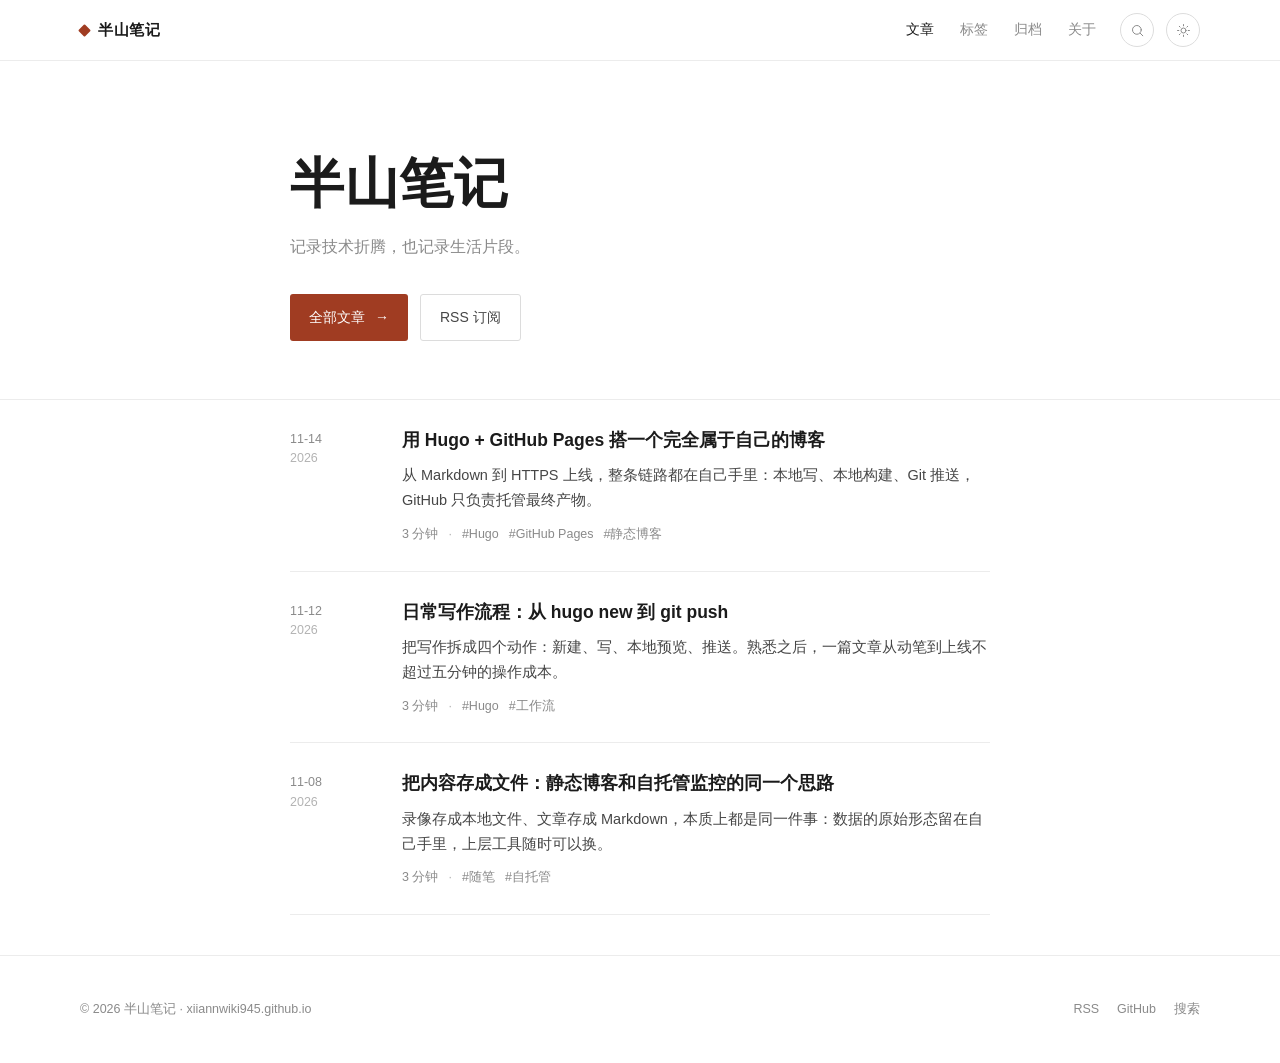
==== index.html @ 0517a9e3 "fix: 补回 index.html 首页" ====
<!DOCTYPE html>
<html lang="zh-CN" data-theme="light">
<head>
<meta charset="utf-8">
<meta name="viewport" content="width=device-width, initial-scale=1">
<title>半山笔记</title>
<meta name="description" content="记录技术折腾，也记录生活片段。一个用 Hugo 和 GitHub Pages 搭起来的静态博客。">
<link rel="stylesheet" href="assets/style.css">
<link rel="canonical" href="https://xiiannwiki945.github.io/">
<meta property="og:type" content="website">
<meta property="og:site_name" content="半山笔记">
<meta property="og:title" content="半山笔记">
<meta property="og:description" content="记录技术折腾，也记录生活片段。一个用 Hugo 和 GitHub Pages 搭起来的静态博客。">
<meta property="og:url" content="https://xiiannwiki945.github.io/">
<meta name="twitter:card" content="summary">
<link rel="alternate" type="application/rss+xml" title="半山笔记" href="feed.xml">
<script>(function(){try{var t=localStorage.getItem("banshan-theme");if(t!=="dark"&&t!=="light"){t=window.matchMedia&&window.matchMedia("(prefers-color-scheme: dark)").matches?"dark":"light";}document.documentElement.setAttribute("data-theme",t);}catch(e){}})();</script>
</head>
<body>
<header class="site-header">
  <div class="wrap site-header__inner">
    <a class="brand serif" href="index.html"><span class="brand-mark" aria-hidden="true"></span>半山笔记</a>
    <nav class="nav" aria-label="主导航">
      <a href="index.html" aria-current="page">文章</a>
      <a href="tags.html">标签</a>
      <a href="archive.html">归档</a>
      <a href="about.html">关于</a>
    </nav>
    <div class="nav-tools">
      <a class="icon-btn" href="search.html" aria-label="搜索">
        <svg viewBox="0 0 24 24" fill="none" stroke="currentColor" stroke-width="1.6" stroke-linecap="round" aria-hidden="true"><circle cx="11" cy="11" r="7"></circle><path d="m16.5 16.5 4 4"></path></svg>
      </a>
      <button class="icon-btn" type="button" data-theme-toggle aria-label="切换主题">
        <svg class="icon-moon" viewBox="0 0 24 24" fill="none" stroke="currentColor" stroke-width="1.6" stroke-linecap="round" stroke-linejoin="round" aria-hidden="true"><path d="M20 14.5A8.5 8.5 0 1 1 9.5 4a7 7 0 0 0 10.5 10.5Z"></path></svg>
        <svg class="icon-sun" viewBox="0 0 24 24" fill="none" stroke="currentColor" stroke-width="1.6" stroke-linecap="round" stroke-linejoin="round" aria-hidden="true"><circle cx="12" cy="12" r="4"></circle><path d="M12 2.5v2M12 19.5v2M2.5 12h2M19.5 12h2M5.2 5.2l1.4 1.4M17.4 17.4l1.4 1.4M18.8 5.2l-1.4 1.4M6.6 17.4l-1.4 1.4"></path></svg>
      </button>
    </div>
  </div>
</header>

<main>
  <div class="wrap-narrow">
    <section class="hero">
      <h1 class="serif">半山笔记</h1>
      <p>记录技术折腾，也记录生活片段。</p>
      <div class="hero-actions">
        <a class="btn btn-primary" href="archive.html">全部文章 <span aria-hidden="true">→</span></a>
        <a class="btn btn-ghost" href="feed.xml">RSS 订阅</a>
      </div>
    </section>
  </div>

  <div class="bleed-rule"></div>

  <div class="wrap-narrow">
    <section class="post-list" aria-label="文章列表">
      <article class="post-item">
        <div class="post-date"><span>11-14</span><span class="year">2026</span></div>
        <div>
          <h2><a href="hugo-github-pages.html">用 Hugo + GitHub Pages 搭一个完全属于自己的博客</a></h2>
          <p class="excerpt">从 Markdown 到 HTTPS 上线，整条链路都在自己手里：本地写、本地构建、Git 推送，GitHub 只负责托管最终产物。</p>
          <div class="meta-line">
            <span>3 分钟</span>
            <span class="meta-sep">·</span>
            <span>#Hugo</span>
            <span>#GitHub Pages</span>
            <span>#静态博客</span>
          </div>
        </div>
      </article>

      <article class="post-item">
        <div class="post-date"><span>11-12</span><span class="year">2026</span></div>
        <div>
          <h2><a href="writing-workflow.html">日常写作流程：从 hugo new 到 git push</a></h2>
          <p class="excerpt">把写作拆成四个动作：新建、写、本地预览、推送。熟悉之后，一篇文章从动笔到上线不超过五分钟的操作成本。</p>
          <div class="meta-line">
            <span>3 分钟</span>
            <span class="meta-sep">·</span>
            <span>#Hugo</span>
            <span>#工作流</span>
          </div>
        </div>
      </article>

      <article class="post-item">
        <div class="post-date"><span>11-08</span><span class="year">2026</span></div>
        <div>
          <h2><a href="content-as-files.html">把内容存成文件：静态博客和自托管监控的同一个思路</a></h2>
          <p class="excerpt">录像存成本地文件、文章存成 Markdown，本质上都是同一件事：数据的原始形态留在自己手里，上层工具随时可以换。</p>
          <div class="meta-line">
            <span>3 分钟</span>
            <span class="meta-sep">·</span>
            <span>#随笔</span>
            <span>#自托管</span>
          </div>
        </div>
      </article>
    </section>
  </div>
</main>

<footer class="site-footer">
  <div class="wrap site-footer__inner">
    <p>© 2026 半山笔记 · xiiannwiki945.github.io</p>
    <div class="footer-links">
      <a href="feed.xml">RSS</a>
      <a href="https://github.com/xiiannwiki945" rel="noopener">GitHub</a>
      <a href="search.html">搜索</a>
    </div>
  </div>
</footer>

<script src="assets/app.js" defer></script>
</body>
</html>
---- assets/style.css ----
/* 半山笔记 — 站点样式 */

:root {
  --bg: #ffffff;
  --text: #1b1b1b;
  --text-soft: #464646;
  --muted: #8a8a8a;
  --muted-soft: #b3b3b3;
  --border: #ececec;
  --border-strong: #dcdcdc;
  --accent: #a03c22;
  --accent-hover: #86301a;
  --mark-bg: #fbeee9;
  --code-bg: #121314;
  --code-head: #1c1d1f;
  --code-text: #e6e6e6;
  --panel: #f6f6f4;
  --callout-bg: #f2f7f2;
  --callout-border: #7e9f7e;
  --shadow: 0 1px 2px rgba(0, 0, 0, 0.04);
}

html[data-theme="dark"] {
  --bg: #111111;
  --text: #e9e7e4;
  --text-soft: #bdbab5;
  --muted: #87847f;
  --muted-soft: #605d59;
  --border: #262523;
  --border-strong: #34322f;
  --accent: #c25c3a;
  --accent-hover: #d5704c;
  --mark-bg: #2a1a13;
  --code-bg: #0a0a0b;
  --code-head: #161617;
  --code-text: #e2e0dc;
  --panel: #1a1a19;
  --callout-bg: #17201a;
  --callout-border: #4d6b52;
  --shadow: none;
}

*,
*::before,
*::after {
  box-sizing: border-box;
}

html {
  -webkit-text-size-adjust: 100%;
  scroll-behavior: smooth;
}

@media (prefers-reduced-motion: reduce) {
  html {
    scroll-behavior: auto;
  }
}

body {
  margin: 0;
  background: var(--bg);
  color: var(--text);
  font-family: -apple-system, BlinkMacSystemFont, "Segoe UI", "PingFang SC",
    "Hiragino Sans GB", "Microsoft YaHei", "Noto Sans SC", sans-serif;
  font-size: 16px;
  line-height: 1.75;
  -webkit-font-smoothing: antialiased;
  transition: background-color 0.2s ease, color 0.2s ease;
}

.serif {
  font-family: "Songti SC", "STSong", "Noto Serif CJK SC", "Source Han Serif SC",
    "Noto Serif SC", Georgia, "Times New Roman", serif;
}

a {
  color: inherit;
  text-decoration: none;
}

img {
  max-width: 100%;
  height: auto;
}

button {
  font: inherit;
  color: inherit;
  background: none;
  border: none;
  cursor: pointer;
}

.wrap {
  width: min(1120px, calc(100% - 48px));
  margin: 0 auto;
}

.wrap-narrow {
  width: min(700px, calc(100% - 48px));
  margin: 0 auto;
}

/* ---------- 顶栏 ---------- */

.site-header {
  position: sticky;
  top: 0;
  z-index: 20;
  background: var(--bg);
  background: color-mix(in srgb, var(--bg) 88%, transparent);
  backdrop-filter: saturate(180%) blur(12px);
  border-bottom: 1px solid var(--border);
}

.site-header__inner {
  display: flex;
  align-items: center;
  justify-content: space-between;
  gap: 24px;
  height: 60px;
}

.brand {
  display: inline-flex;
  align-items: center;
  gap: 9px;
  font-size: 15px;
  font-weight: 700;
  letter-spacing: 0.04em;
  white-space: nowrap;
}

.brand-mark {
  width: 9px;
  height: 9px;
  background: var(--accent);
  transform: rotate(45deg);
  border-radius: 1px;
  flex: none;
}

.nav {
  display: flex;
  align-items: center;
  margin-left: auto;
  gap: 26px;
  font-size: 13.5px;
  color: var(--muted);
}

.nav a {
  padding: 6px 0;
  transition: color 0.15s ease;
}

.nav a:hover,
.nav a[aria-current="page"] {
  color: var(--text);
}

.nav a.is-accent {
  color: var(--accent);
}

.nav-tools {
  display: flex;
  align-items: center;
  gap: 12px;
}

.icon-btn {
  display: grid;
  place-items: center;
  width: 34px;
  height: 34px;
  border-radius: 50%;
  border: 1px solid var(--border-strong);
  color: var(--muted);
  transition: color 0.15s ease, border-color 0.15s ease;
}

.icon-btn:hover {
  color: var(--text);
  border-color: var(--muted);
}

.icon-btn svg {
  width: 15px;
  height: 15px;
}

html[data-theme="dark"] .icon-sun,
html:not([data-theme="dark"]) .icon-moon {
  display: none;
}

/* ---------- 首页 ---------- */

.hero {
  padding: 92px 0 58px;
}

.hero h1 {
  margin: 0;
  font-size: clamp(36px, 5.2vw, 54px);
  font-weight: 700;
  line-height: 1.15;
  letter-spacing: 0.01em;
}

.hero p {
  margin: 18px 0 0;
  color: var(--muted);
  font-size: 15.5px;
}

.hero-actions {
  display: flex;
  flex-wrap: wrap;
  gap: 12px;
  margin-top: 34px;
}

.btn {
  display: inline-flex;
  align-items: center;
  gap: 10px;
  min-height: 44px;
  padding: 10px 19px;
  border-radius: 3px;
  font-size: 14px;
  transition: background-color 0.15s ease, border-color 0.15s ease,
    color 0.15s ease;
}

.btn-primary {
  background: var(--accent);
  color: #fff;
  font-weight: 500;
}

.btn-primary:hover {
  background: var(--accent-hover);
}

.btn-ghost {
  border: 1px solid var(--border-strong);
  color: var(--text-soft);
}

.btn-ghost:hover {
  border-color: var(--muted);
  color: var(--text);
}

.bleed-rule {
  border-top: 1px solid var(--border);
}

.post-list {
  padding-bottom: 40px;
}

.post-item {
  display: grid;
  grid-template-columns: 86px minmax(0, 1fr);
  gap: 26px;
  padding: 27px 0 25px;
  border-bottom: 1px solid var(--border);
}

.post-date {
  font-size: 12.5px;
  line-height: 1.55;
  color: var(--muted);
  font-variant-numeric: tabular-nums;
  padding-top: 3px;
}

.post-date span {
  display: block;
}

.post-date .year {
  color: var(--muted-soft);
}

.post-item h2 {
  margin: 0;
  font-size: 17.5px;
  font-weight: 700;
  line-height: 1.55;
}

.post-item h2 a {
  transition: color 0.15s ease;
}

.post-item h2 a:hover {
  color: var(--accent);
}

.post-item .excerpt {
  margin: 9px 0 0;
  font-size: 14.5px;
  line-height: 1.72;
  color: var(--text-soft);
}

.post-item .meta-line {
  display: flex;
  flex-wrap: wrap;
  gap: 10px;
  margin-top: 11px;
  font-size: 12.5px;
  color: var(--muted);
}

.meta-sep {
  color: var(--muted-soft);
}

/* ---------- 文章页 ---------- */

.post-layout {
  max-width: 1000px;
  margin: 0 auto;
  display: grid;
  grid-template-columns: minmax(0, 1fr) 226px;
  gap: 76px;
  padding: 68px 0 104px;
}

.post-header h1 {
  margin: 0;
  font-size: clamp(27px, 3.3vw, 37px);
  font-weight: 700;
  line-height: 1.4;
  letter-spacing: 0.005em;
}

.post-header .meta-line {
  display: flex;
  flex-wrap: wrap;
  gap: 10px;
  margin-top: 20px;
  font-size: 12.5px;
  color: var(--muted);
}

.prose {
  margin-top: 34px;
  font-size: 15.5px;
  line-height: 1.95;
  color: var(--text-soft);
}

.prose > p {
  margin: 18px 0 0;
}

.prose > p:first-child {
  margin-top: 0;
}

.prose h2 {
  position: relative;
  scroll-margin-top: 84px;
  margin: 46px 0 14px;
  padding-left: 14px;
  font-size: 21px;
  font-weight: 700;
  line-height: 1.5;
  color: var(--text);
}

.prose h2::before {
  content: "";
  position: absolute;
  left: 0;
  top: 0.25em;
  bottom: 0.25em;
  width: 3px;
  border-radius: 2px;
  background: var(--accent);
}

.prose h3 {
  margin: 30px 0 10px;
  font-size: 16.5px;
  font-weight: 700;
  color: var(--text);
}

.prose ul,
.prose ol {
  margin: 16px 0 0;
  padding-left: 21px;
}

.prose li {
  margin: 7px 0;
}

.prose li::marker {
  color: var(--muted-soft);
}

.prose strong {
  color: var(--text);
  font-weight: 600;
}

.prose code {
  padding: 2px 5px;
  border-radius: 3px;
  background: var(--panel);
  border: 1px solid var(--border);
  font-family: ui-monospace, SFMono-Regular, Menlo, Consolas, "Liberation Mono",
    monospace;
  font-size: 0.88em;
  color: var(--text);
  word-break: break-word;
}

.code-block {
  margin: 22px 0 0;
  border-radius: 4px;
  overflow: hidden;
  background: var(--code-bg);
}

.code-block__head {
  display: flex;
  align-items: center;
  justify-content: space-between;
  padding: 8px 16px;
  font-size: 11.5px;
  letter-spacing: 0.04em;
  color: #8e8e8e;
  background: var(--code-head);
  border-bottom: 1px solid rgba(255, 255, 255, 0.06);
}

.code-block pre {
  margin: 0;
  padding: 16px;
  overflow-x: auto;
  color: var(--code-text);
  font-family: ui-monospace, SFMono-Regular, Menlo, Consolas, "Liberation Mono",
    monospace;
  font-size: 13px;
  line-height: 1.72;
}

.code-block pre code {
  padding: 0;
  border: none;
  background: none;
  color: inherit;
  font-size: inherit;
}

.code-prompt {
  color: #6f9e6f;
}

.callout {
  margin: 24px 0 0;
  padding: 15px 18px;
  border-left: 3px solid var(--callout-border);
  border-radius: 2px;
  background: var(--callout-bg);
  font-size: 14.5px;
  line-height: 1.8;
}

.callout p {
  margin: 0;
}

.callout strong {
  color: var(--text);
}

.table-wrap {
  margin: 22px 0 0;
  overflow-x: auto;
}

.prose table {
  width: 100%;
  border-collapse: collapse;
  font-size: 14px;
  line-height: 1.7;
}

.prose th,
.prose td {
  padding: 9px 14px;
  border: 1px solid var(--border);
  text-align: left;
  vertical-align: top;
}

.prose th {
  background: var(--panel);
  color: var(--text);
  font-weight: 600;
}

.prose td {
  color: var(--text-soft);
}

.toc {
  position: sticky;
  top: 92px;
  align-self: start;
  font-size: 12.5px;
  line-height: 1.6;
}

.toc__title {
  margin: 0 0 10px;
  font-size: 12.5px;
  font-weight: 400;
  color: var(--muted);
}

.toc a {
  display: block;
  padding: 4px 0 4px 10px;
  margin-left: -10px;
  border-left: 2px solid transparent;
  color: var(--muted);
  transition: color 0.15s ease, border-color 0.15s ease;
}

.toc a:hover {
  color: var(--text-soft);
}

.toc a.is-active {
  color: var(--accent);
  border-left-color: var(--accent);
}

.post-foot {
  margin-top: 52px;
  padding-top: 24px;
  border-top: 1px solid var(--border);
  display: flex;
  flex-wrap: wrap;
  gap: 10px;
  font-size: 13px;
  color: var(--muted);
}

.post-foot a:hover {
  color: var(--accent);
}

/* ---------- 页面通用标题 ---------- */

.page {
  padding: 68px 0 96px;
}

.page-head h1 {
  margin: 0;
  font-size: clamp(26px, 3.2vw, 33px);
  font-weight: 700;
  line-height: 1.4;
}

.page-head p {
  margin: 14px 0 0;
  color: var(--muted);
  font-size: 14.5px;
}

/* ---------- 搜索 ---------- */

.search-field {
  position: relative;
  margin: 26px 0 0;
}

.search-field__icon {
  position: absolute;
  left: 14px;
  top: 50%;
  transform: translateY(-50%);
  color: var(--muted);
  display: grid;
  place-items: center;
  pointer-events: none;
}

.search-field__icon svg {
  width: 15px;
  height: 15px;
}

.search-field input {
  width: 100%;
  min-height: 46px;
  padding: 11px 44px;
  border: 1px solid var(--border-strong);
  border-radius: 3px;
  background: var(--bg);
  color: var(--text);
  font-family: inherit;
  font-size: 14.5px;
  transition: border-color 0.15s ease, box-shadow 0.15s ease;
  -webkit-appearance: none;
  appearance: none;
}

.search-field input::-webkit-search-cancel-button,
.search-field input::-webkit-search-decoration {
  -webkit-appearance: none;
  appearance: none;
}

.search-field input::placeholder {
  color: var(--muted-soft);
}

.search-field input:focus {
  outline: none;
  border-color: var(--accent);
  box-shadow: 0 0 0 3px color-mix(in srgb, var(--accent) 10%, transparent);
}

.search-clear {
  position: absolute;
  right: 12px;
  top: 50%;
  transform: translateY(-50%);
  width: 24px;
  height: 24px;
  display: none;
  place-items: center;
  color: var(--muted);
  border-radius: 50%;
}

.search-clear.is-visible {
  display: grid;
}

.search-clear:hover {
  color: var(--text);
}

.result-count {
  margin: 18px 0 2px;
  font-size: 12.5px;
  color: var(--muted);
}

.result {
  padding: 24px 0 22px;
  border-bottom: 1px solid var(--border);
}

.result h2 {
  margin: 0;
  font-size: 16.5px;
  font-weight: 700;
  line-height: 1.6;
}

.result h2 a:hover {
  color: var(--accent);
}

.result .snippet {
  margin: 9px 0 0;
  font-size: 14px;
  line-height: 1.78;
  color: var(--text-soft);
}

.result .meta-line {
  display: flex;
  flex-wrap: wrap;
  gap: 10px;
  margin-top: 10px;
  font-size: 12.5px;
  color: var(--muted);
}

mark {
  padding: 0 1px;
  border-radius: 2px;
  background: var(--mark-bg);
  color: var(--accent);
}

.empty {
  padding: 40px 0;
  color: var(--muted);
  font-size: 14.5px;
}

/* ---------- 标签 / 归档 / 关于 ---------- */

.tag-grid {
  display: flex;
  flex-wrap: wrap;
  gap: 10px;
  margin-top: 28px;
}

.tag-chip {
  display: inline-flex;
  align-items: baseline;
  gap: 7px;
  min-height: 40px;
  padding: 9px 15px;
  border: 1px solid var(--border);
  border-radius: 3px;
  font-size: 14px;
  color: var(--text-soft);
  transition: border-color 0.15s ease, color 0.15s ease;
}

.tag-chip:hover {
  border-color: var(--muted);
  color: var(--accent);
}

.tag-chip .count {
  font-size: 12px;
  color: var(--muted);
}

.archive-year {
  margin: 44px 0 0;
  font-size: 13px;
  font-weight: 400;
  color: var(--muted);
  letter-spacing: 0.06em;
}

.archive-year:first-of-type {
  margin-top: 34px;
}

.archive-item {
  display: grid;
  grid-template-columns: 74px minmax(0, 1fr) auto;
  gap: 18px;
  align-items: baseline;
  padding: 15px 0;
  border-bottom: 1px solid var(--border);
  font-size: 14.5px;
}

.archive-item time {
  color: var(--muted);
  font-size: 12.5px;
  font-variant-numeric: tabular-nums;
}

.archive-item a:hover {
  color: var(--accent);
}

.archive-item .tag-mini {
  font-size: 12.5px;
  color: var(--muted);
}

.about-block {
  margin-top: 34px;
  font-size: 15.5px;
  line-height: 1.95;
  color: var(--text-soft);
}

.about-block p {
  margin: 0 0 18px;
}

.about-list {
  margin: 0;
  padding-left: 20px;
  font-size: 14.5px;
  line-height: 1.9;
  color: var(--text-soft);
}

.about-list li::marker {
  color: var(--muted-soft);
}

/* ---------- 页脚 ---------- */

.site-footer {
  border-top: 1px solid var(--border);
  padding: 30px 0;
  font-size: 12.5px;
  color: var(--muted);
}

.site-footer__inner {
  display: flex;
  flex-wrap: wrap;
  gap: 12px 24px;
  justify-content: space-between;
  align-items: center;
}

.site-footer a:hover {
  color: var(--accent);
}

.footer-links {
  display: flex;
  gap: 18px;
}

/* ---------- 响应式 ---------- */

@media (max-width: 1024px) {
  .post-layout {
    grid-template-columns: minmax(0, 1fr);
    gap: 40px;
    padding: 56px 0 80px;
  }

  .toc {
    position: static;
    order: -1;
    padding-bottom: 20px;
    border-bottom: 1px solid var(--border);
  }
}

@media (max-width: 760px) {
  .wrap,
  .wrap-narrow {
    width: calc(100% - 40px);
  }

  .hero {
    padding: 46px 0 34px;
  }

  .hero p {
    font-size: 14.5px;
  }

  .hero-actions {
    margin-top: 26px;
  }

  .nav {
    gap: 15px;
    font-size: 12.5px;
  }

  .nav-tools {
    gap: 8px;
  }

  .icon-btn {
    width: 30px;
    height: 30px;
  }

  .post-item {
    grid-template-columns: minmax(0, 1fr);
    gap: 8px;
    padding: 22px 0;
  }

  .post-date {
    display: flex;
    gap: 6px;
    padding-top: 0;
  }

  .post-date span {
    display: inline;
  }

  .post-item h2 {
    font-size: 16.5px;
  }

  .post-item .excerpt {
    font-size: 14px;
  }

  .post-header h1 {
    font-size: 26px;
  }

  .prose {
    font-size: 15px;
    line-height: 1.9;
  }

  .prose h2 {
    font-size: 19px;
    margin-top: 38px;
  }

  .page {
    padding: 44px 0 64px;
  }

  .archive-item {
    grid-template-columns: 62px minmax(0, 1fr);
    gap: 12px;
  }

  .archive-item .tag-mini {
    display: none;
  }

  .site-footer__inner {
    flex-direction: column;
    align-items: flex-start;
    gap: 10px;
  }
}

@media (prefers-reduced-motion: reduce) {
  * {
    transition: none !important;
    animation: none !important;
  }
}

.sr-only {
  position: absolute;
  width: 1px;
  height: 1px;
  padding: 0;
  margin: -1px;
  overflow: hidden;
  clip: rect(0 0 0 0);
  white-space: nowrap;
  border: 0;
}
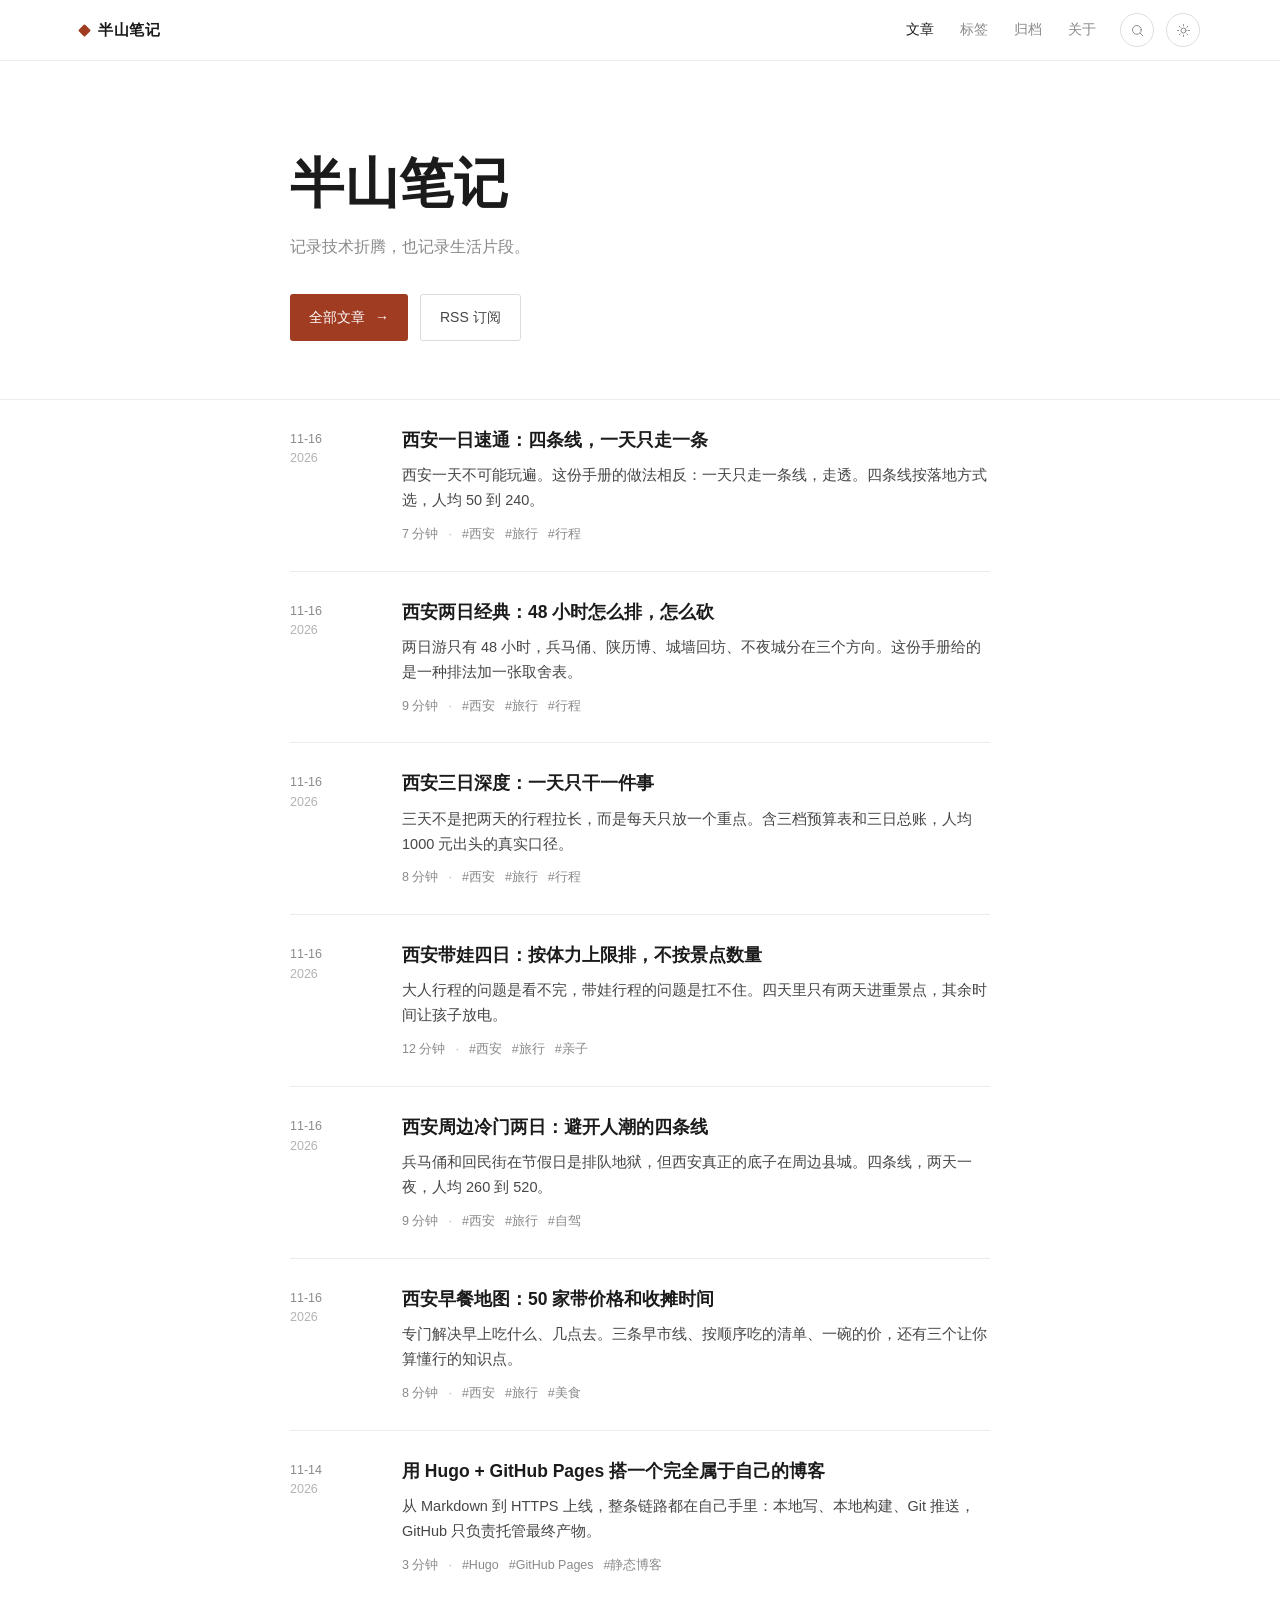
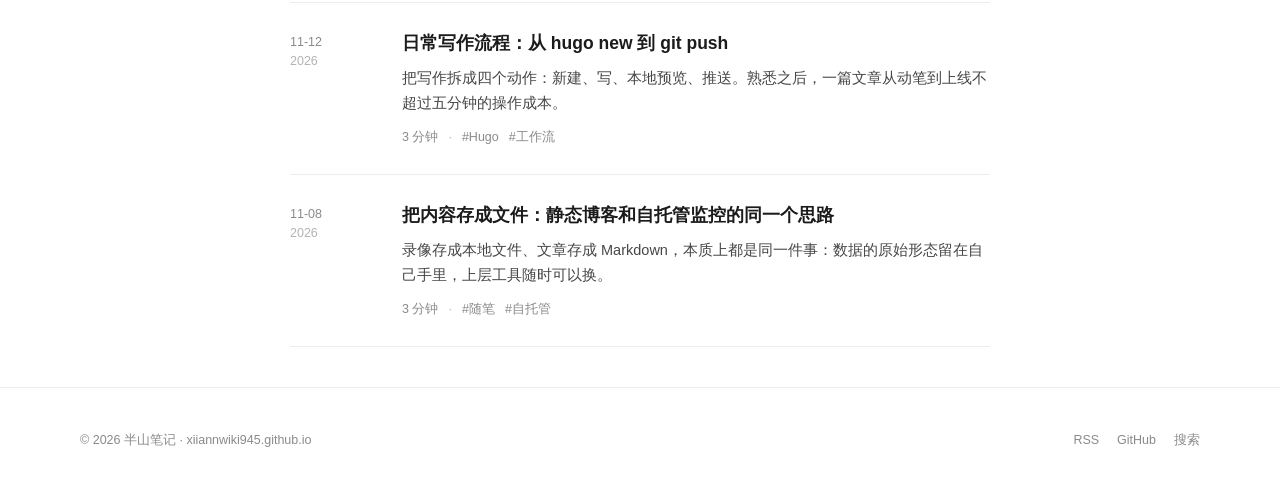
==== commit f13df607: "post: 西安手册系列六篇（一日/两日/三日/带娃/周边/早餐）" ====
--- a/index.html
+++ b/index.html
@@ -55,6 +55,96 @@
   <div class="wrap-narrow">
     <section class="post-list" aria-label="文章列表">
       <article class="post-item">
+        <div class="post-date"><span>11-16</span><span class="year">2026</span></div>
+        <div>
+          <h2><a href="xian-one-day.html">西安一日速通：四条线，一天只走一条</a></h2>
+          <p class="excerpt">西安一天不可能玩遍。这份手册的做法相反：一天只走一条线，走透。四条线按落地方式选，人均 50 到 240。</p>
+          <div class="meta-line">
+            <span>7 分钟</span>
+            <span class="meta-sep">·</span>
+            <span>#西安</span>
+            <span>#旅行</span>
+            <span>#行程</span>
+          </div>
+        </div>
+      </article>
+
+      <article class="post-item">
+        <div class="post-date"><span>11-16</span><span class="year">2026</span></div>
+        <div>
+          <h2><a href="xian-two-days.html">西安两日经典：48 小时怎么排，怎么砍</a></h2>
+          <p class="excerpt">两日游只有 48 小时，兵马俑、陕历博、城墙回坊、不夜城分在三个方向。这份手册给的是一种排法加一张取舍表。</p>
+          <div class="meta-line">
+            <span>9 分钟</span>
+            <span class="meta-sep">·</span>
+            <span>#西安</span>
+            <span>#旅行</span>
+            <span>#行程</span>
+          </div>
+        </div>
+      </article>
+
+      <article class="post-item">
+        <div class="post-date"><span>11-16</span><span class="year">2026</span></div>
+        <div>
+          <h2><a href="xian-three-days.html">西安三日深度：一天只干一件事</a></h2>
+          <p class="excerpt">三天不是把两天的行程拉长，而是每天只放一个重点。含三档预算表和三日总账，人均 1000 元出头的真实口径。</p>
+          <div class="meta-line">
+            <span>8 分钟</span>
+            <span class="meta-sep">·</span>
+            <span>#西安</span>
+            <span>#旅行</span>
+            <span>#行程</span>
+          </div>
+        </div>
+      </article>
+
+      <article class="post-item">
+        <div class="post-date"><span>11-16</span><span class="year">2026</span></div>
+        <div>
+          <h2><a href="xian-with-kids.html">西安带娃四日：按体力上限排，不按景点数量</a></h2>
+          <p class="excerpt">大人行程的问题是看不完，带娃行程的问题是扛不住。四天里只有两天进重景点，其余时间让孩子放电。</p>
+          <div class="meta-line">
+            <span>12 分钟</span>
+            <span class="meta-sep">·</span>
+            <span>#西安</span>
+            <span>#旅行</span>
+            <span>#亲子</span>
+          </div>
+        </div>
+      </article>
+
+      <article class="post-item">
+        <div class="post-date"><span>11-16</span><span class="year">2026</span></div>
+        <div>
+          <h2><a href="xian-around.html">西安周边冷门两日：避开人潮的四条线</a></h2>
+          <p class="excerpt">兵马俑和回民街在节假日是排队地狱，但西安真正的底子在周边县城。四条线，两天一夜，人均 260 到 520。</p>
+          <div class="meta-line">
+            <span>9 分钟</span>
+            <span class="meta-sep">·</span>
+            <span>#西安</span>
+            <span>#旅行</span>
+            <span>#自驾</span>
+          </div>
+        </div>
+      </article>
+
+      <article class="post-item">
+        <div class="post-date"><span>11-16</span><span class="year">2026</span></div>
+        <div>
+          <h2><a href="xian-breakfast.html">西安早餐地图：50 家带价格和收摊时间</a></h2>
+          <p class="excerpt">专门解决早上吃什么、几点去。三条早市线、按顺序吃的清单、一碗的价，还有三个让你算懂行的知识点。</p>
+          <div class="meta-line">
+            <span>8 分钟</span>
+            <span class="meta-sep">·</span>
+            <span>#西安</span>
+            <span>#旅行</span>
+            <span>#美食</span>
+          </div>
+        </div>
+      </article>
+
+      <article class="post-item">
         <div class="post-date"><span>11-14</span><span class="year">2026</span></div>
         <div>
           <h2><a href="hugo-github-pages.html">用 Hugo + GitHub Pages 搭一个完全属于自己的博客</a></h2>
